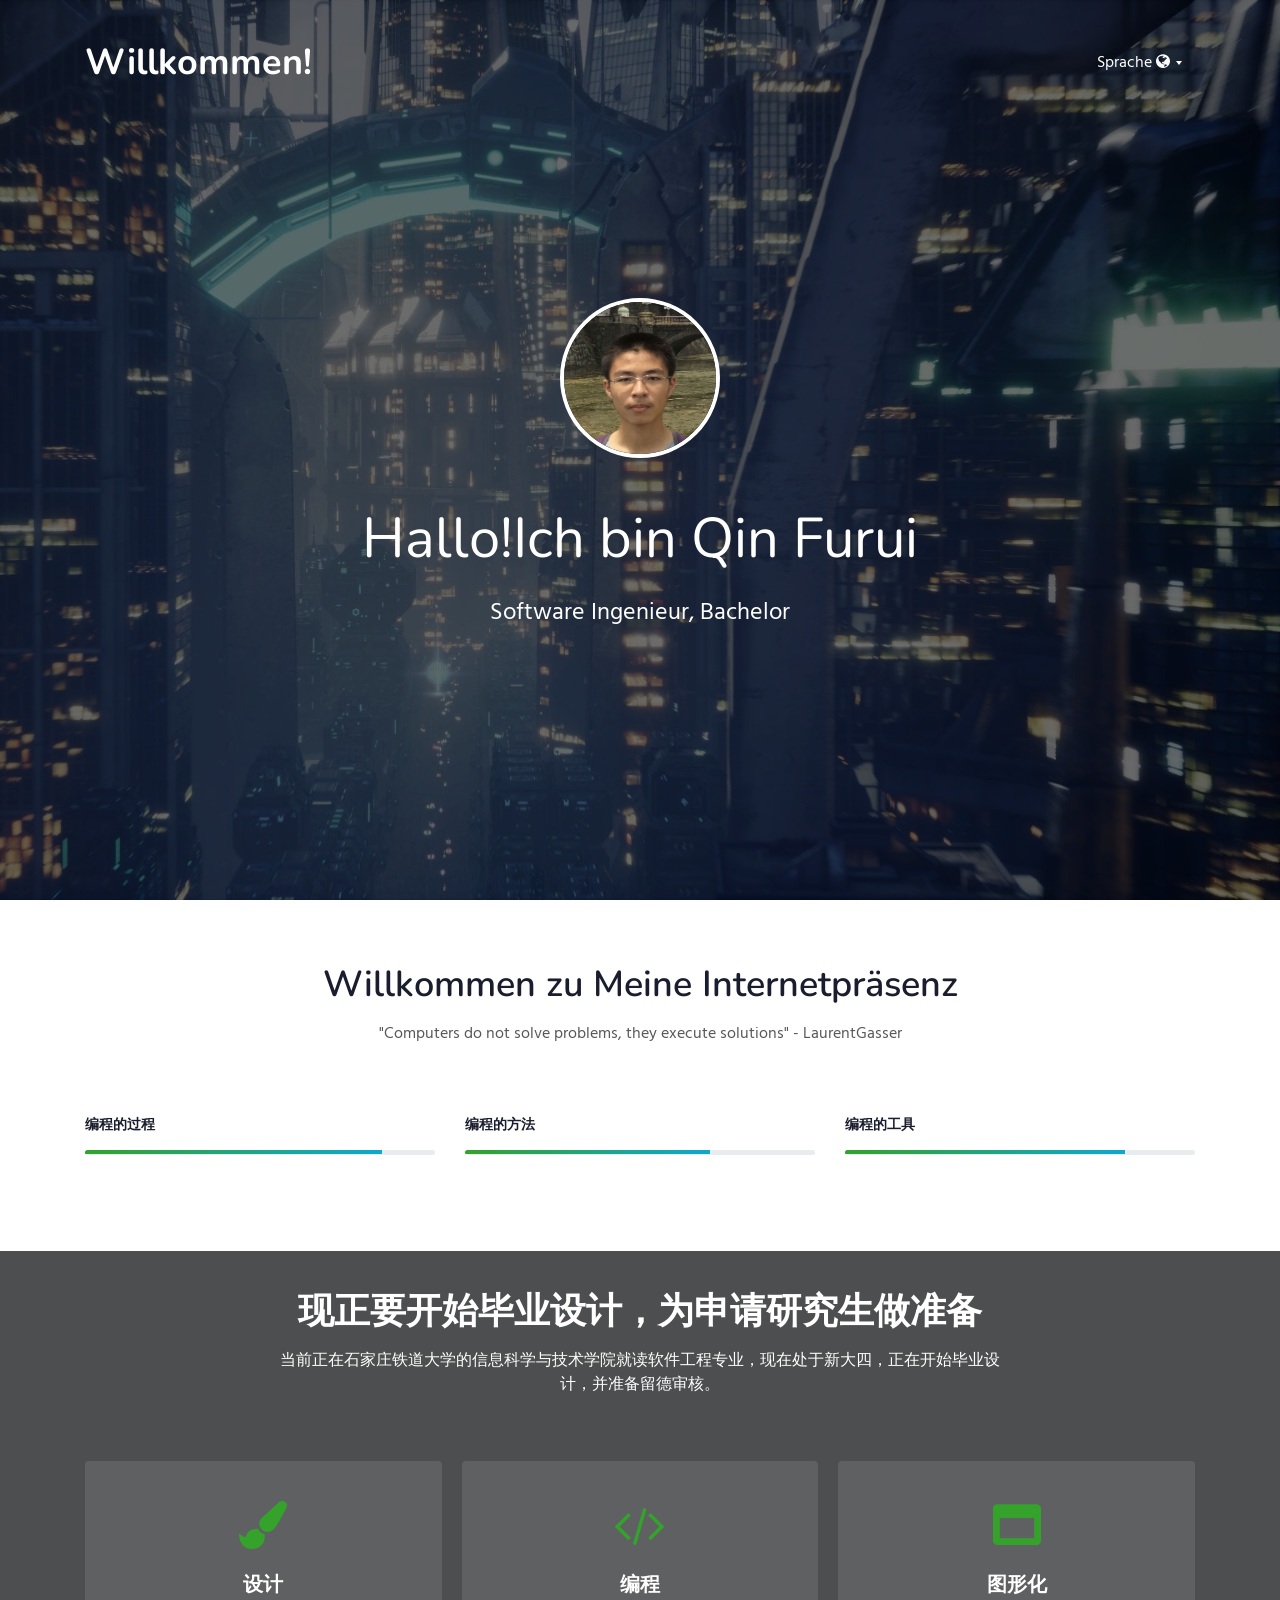
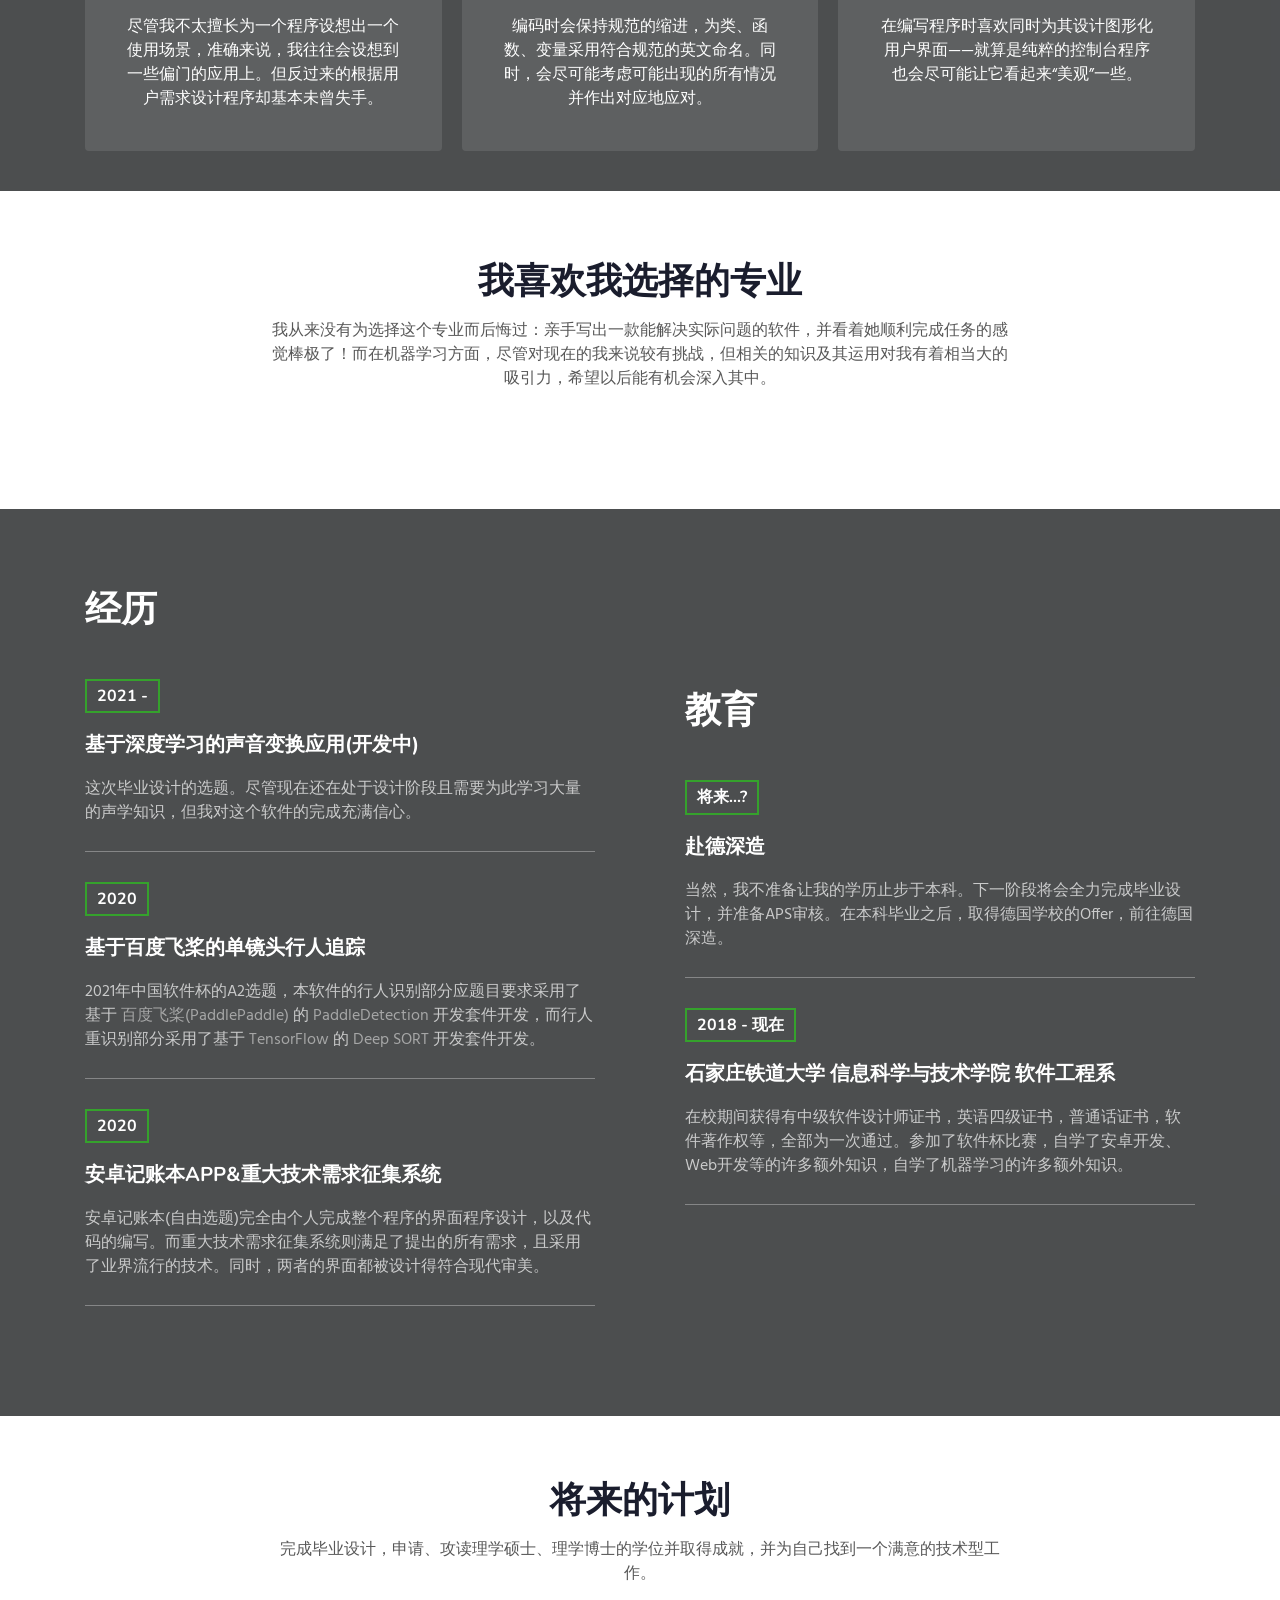
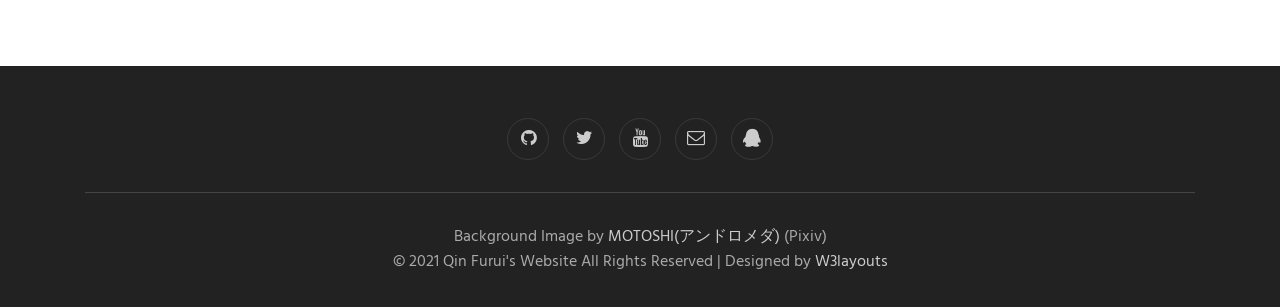
==== de/index.html @ cd24b283 "Add files via upload" ====
<!--
Author: W3layouts
Author URL: http://w3layouts.com
-->
<!doctype html>
<html lang="zh_CN">
  <head>
    <!-- Required meta tags -->
    <meta charset="utf-8">
    <meta name="viewport" content="width=device-width, initial-scale=1, shrink-to-fit=no">

    <title>Qin Furuis Internetpräsenz | Home :: W3layouts</title>
    <!-- web fonts -->
    <link href="//fonts.googleapis.com/css?family=Nunito:400,600,700,800,900&display=swap" rel="stylesheet">
    <link href="//fonts.googleapis.com/css?family=Hind&display=swap" rel="stylesheet">
    <!-- //web fonts -->
    <!-- Template CSS -->
    <link rel="stylesheet" href="../assets/css/style-starter.css">
  </head>
  <body>

<section class="w3l-bootstrap-header">
  <nav class="navbar navbar-expand-lg navbar-light py-lg-3 py-2">
    <div class="container">
      <a class="navbar-brand" href="index.html">Willkommen!</a>
      <!-- if logo is image enable this   
    <a class="navbar-brand" href="#index.html">
        <img src="image-path" alt="Your logo" title="Your logo" style="height:35px;" />
    </a> -->
      <button class="navbar-toggler" type="button" data-toggle="collapse" data-target="#navbarSupportedContent"
        aria-controls="navbarSupportedContent" aria-expanded="false" aria-label="Toggle navigation">
        <span class="navbar-toggler-icon fa fa-bars"></span>
      </button>

      <div class="collapse navbar-collapse" id="navbarSupportedContent">
        <ul class="navbar-nav ml-auto">
          <li class="dropdown">
          
            <div class="dropdown">
  <button type="button" class="btn dropdown-toggle" data-toggle="dropdown" style="color:white" aria-expanded="false">Sprache <i class="fa fa-globe" aria-hidden="true"></i> </button>
  <div class="dropdown-menu">
    <a class="dropdown-item" href="./index.html">Deutsch</a>
    <a class="dropdown-item" href="../zh_CN/index.html">简体中文</a>
    <a class="dropdown-item" href="../jp/index.html">日本語</a>
    <a class="dropdown-item" href="../index.html">English</a>
  </div>
</div>
                
          </li>
        </ul>
        
      </div>
    </div>
  </nav>
</section>
 <!--  Main banner section -->
 <section class="w3l-main-banner" id="home">
  <div class="companies20-content">
    <div class="companies-wrapper">
        <div class="item">
         
            <div class="slider-info banner-view text-center">
              <div class="banner-info container">
                <img src="../assets/images/c1.jpg" alt="about image" style="width:160px;height:160px;" class="img-fluid">
                <h3 class="banner-text mt-5">Hallo!Ich bin Qin Furui
                  </h3>
                  <p class="my-4 mb-5">Software Ingenieur, Bachelor</p><br>
               
              </div>
            </div>
          
        </div>
    </div>
  </div>
</section>
 <!--  //Main banner section -->
<section class="w3l-about ">
<div class="skills-bars py-5">
 <div class="container py-md-3">
  <div class="heading text-center mx-auto">
    <h3 class="head">Willkommen zu Meine Internetpräsenz</h3>
    <p class="my-3 head">"Computers do not solve problems, they execute solutions" - LaurentGasser</p>
      
    </div>
<div class="row mt-5 pt-3">
    <div class="col-lg-4 col-md-4 col-sm-6 skills-bar-grids mb-4 pb-2">
        <h4>编程的过程</h4>
        <div class="progress">
        <div class="progress-bar progress-bar-striped bg-color" role="progressbar" style="width: 85% ;height:4px;" aria-valuenow="50" aria-valuemin="0" aria-valuemax="100">
      </div>
    </div>
</div>
    <div class="col-lg-4 col-md-4 col-sm-6 skills-bar-grids mb-4 pb-2">
        <h4>编程的方法</h4>
        <div class="progress">
        <div class="progress-bar progress-bar-striped bg-color" role="progressbar" style="width: 70% ;height:4px;" aria-valuenow="50" aria-valuemin="0" aria-valuemax="100">
      </div>
    </div>
</div>
<div class="col-lg-4  col-md-4 col-sm-6 skills-bar-grids mb-4 pb-2">
    <h4>编程的工具</h4>
    <div class="progress">
    <div class="progress-bar progress-bar-striped bg-color" role="progressbar" style="width: 80% ;height:4px;" aria-valuenow="50" aria-valuemin="0" aria-valuemax="100">
  </div>
</div>
</div>

 </div>
 </div>
</div>
 </section>
<section class="w3l-feature-3" id="features">
	<div class="grid top-bottom">
		<div class="container">
			<div class="heading text-center mx-auto">
                <h3 class="head text-white">现正要开始毕业设计，为申请研究生做准备</h3>
                <p class="my-3 head text-white">当前正在石家庄铁道大学的信息科学与技术学院就读软件工程专业，现在处于新大四，正在开始毕业设计，并准备留德审核。</p>
              </div>
			<div class="middle-section grid-column text-center mt-5 pt-3">
				<div class="three-grids-columns">
					<span class="fa fa-paint-brush"></span>
					<h4>设计</h4>
					<p>尽管我不太擅长为一个程序设想出一个使用场景，准确来说，我往往会设想到一些偏门的应用上。但反过来的根据用户需求设计程序却基本未曾失手。</p>
					
				</div>
				<div class="three-grids-columns">
					<span class="fa fa-code"></span>
					<h4>编程</h4>
					<p>编码时会保持规范的缩进，为类、函数、变量采用符合规范的英文命名。同时，会尽可能考虑可能出现的所有情况并作出对应地应对。</p>
					
				</div>
				<div class="three-grids-columns">
					<span class="fa fa-window-maximize"></span>
					<h4>图形化</h4>
					<p>在编写程序时喜欢同时为其设计图形化用户界面——就算是纯粹的控制台程序也会尽可能让它看起来“美观”一些。</p>
					
				</div>
			</div>
		</div>
	</div>
</section>
<div class="products-4" id="portfolio">
    <!-- Products4 block -->
    <div id="products4-block" class="text-center">
        <div class="container">
            <div class="heading text-center mx-auto mb-5">
                <h3 class="head">我喜欢我选择的专业</h3>
                <p class="my-3 head">我从来没有为选择这个专业而后悔过：亲手写出一款能解决实际问题的软件，并看着她顺利完成任务的感觉棒极了！而在机器学习方面，尽管对现在的我来说较有挑战，但相关的知识及其运用对我有着相当大的吸引力，希望以后能有机会深入其中。</p>
			</div>
        </div>
    </div>
    <!-- Products4 block -->
</div>
<script src="../assets/js/jquery-3.3.1.min.js"></script>
<script src="../assets/js/lightbox-plus-jquery.min.js"></script>
<section class="services-12" id="experience">
	<div class="form-12-content">
		<div class="container">
			<div class="grid grid-column-2 ">
				
				<div class="column1">
          <h3 class="mb-5">经历</h3>
					<div class="experience-top">
            <h5>2021 - </h5>
						<h4>基于深度学习的声音变换应用(开发中)</h4>
						<p class="my-3 text-white">这次毕业设计的选题。尽管现在还在处于设计阶段且需要为此学习大量的声学知识，但我对这个软件的完成充满信心。</p>
            </div>
            <div class="experience-top">
              <h5>2020</h5>
              <h4>基于百度飞桨的单镜头行人追踪</h4>
              <p class="my-3 text-white">2021年中国软件杯的A2选题，本软件的行人识别部分应题目要求采用了基于 <a style="color:#ccc" href="https://www.paddlepaddle.org.cn/">百度飞桨(PaddlePaddle)</a> 的 <a style="color:#ccc" href="https://github.com/PaddlePaddle/PaddleDetection">PaddleDetection</a> 开发套件开发，而行人重识别部分采用了基于 <a style="color:#ccc" href="https://www.tensorflow.org">TensorFlow</a> 的 <a style="color:#ccc" href="https://github.com/nwojke/deep_sort"> Deep SORT</a> 开发套件开发。</p>
              </div>
              <div class="experience-top">
                <h5>2020</h5>
                <h4>安卓记账本APP&amp;重大技术需求征集系统</h4>
                <p class="my-3 text-white">安卓记账本(自由选题)完全由个人完成整个程序的界面程序设计，以及代码的编写。而重大技术需求征集系统则满足了提出的所有需求，且采用了业界流行的技术。同时，两者的界面都被设计得符合现代审美。</p>
                </div>
					</div>
					<div class="column2">
            <h3 class="mb-5">教育</h3>
            <div class="experience-top">
              <h5>将来...?</h5>
              <h4>赴德深造</h4>
              <p class="my-3 text-white">当然，我不准备让我的学历止步于本科。下一阶段将会全力完成毕业设计，并准备APS审核。在本科毕业之后，取得德国学校的Offer，前往德国深造。</p>
              </div>
              <div class="experience-top">
                <h5>2018 - 现在</h5>
                <h4>石家庄铁道大学 信息科学与技术学院 软件工程系</h4>
                <p class="my-3 text-white">在校期间获得有中级软件设计师证书，英语四级证书，普通话证书，软件著作权等，全部为一次通过。参加了软件杯比赛，自学了安卓开发、Web开发等的许多额外知识，自学了机器学习的许多额外知识。</p>
                </div>
					</div>
			</div>
		</div>
	</div>
</section>
<section class="w3l-testimonials" id="testimonials">
  <div class="customers-6-content py-5">
    <div class="container py-lg-3">
      <div class="heading text-center mx-auto">
        <h3 class="head">将来的计划</h3>
        <p class="my-3 head ">完成毕业设计，申请、攻读理学硕士、理学博士的学位并取得成就，并为自己找到一个满意的技术型工作。</p>
	  </div>
    </div>
  </div>
  <!--//customers -->
</section>
 
 <!-- grids block 5 -->
 <section class="w3l-footer-29-main" id="footer">
  <div class="footer-29 text-center">
      <div class="container">
        
        <div class="main-social-footer-29">
                    
          <a href="https://github.com/MinadukiRinno" class="github"><span class="fa fa-github"></span></a>
          <a href="https://twitter.com/izumitokonoha" class="twitter"><span class="fa fa-twitter"></span></a>
          <a href="https://www.youtube.com/channel/UCUTlVRYnieJOHAlvYkuwpmA" class="youtube"><span class="fa fa-youtube"></span></a>
          <a href="mailto:alduinminami@gmail.com" class="email"><span class="fa fa-envelope-o"></span></a>
          <a href="http://wpa.qq.com/msgrd?v=3&uin=1402306745&site=qq&menu=yes" class="qq"><span class="fa fa-qq"></span></a>
      </div>
          <div class="bottom-copies text-center">
              <p class="copy-footer-29">Background Image by <a href="https://www.pixiv.net/users/50067861">MOTOSHI(アンドロメダ)</a> (Pixiv)</p>
              <p class="copy-footer-29">© 2021 Qin Furui's Website  All Rights Reserved | Designed by <a href="https://w3layouts.com">W3layouts</a></p>
               
          </div>
      </div>
  </div>
   <!-- move top -->
  <button onclick="topFunction()" id="movetop" title="Go to top">
              <span class="fa fa-angle-up"></span>
                 </button>
                 <script>
                     // When the user scrolls down 20px from the top of the document, show the button
                     window.onscroll = function () {
                         scrollFunction()
                     };
              
                     function scrollFunction() {
                         if (document.body.scrollTop > 20 || document.documentElement.scrollTop > 20) {
                             document.getElementById("movetop").style.display = "block";
                         } else {
                             document.getElementById("movetop").style.display = "none";
                         }
                     }
              
                     // When the user clicks on the button, scroll to the top of the document
                     function topFunction() {
                         document.body.scrollTop = 0;
                         document.documentElement.scrollTop = 0;
                     }
                 </script>
                 <!-- /move top -->
</section>
<!-- // grids block 5 -->
<script src="../assets/js/jquery-3.3.1.min.js"></script>
<!-- //footer-28 block -->
</section>

<script>
    $(function () {
      $('.navbar-toggler').click(function () {
        $('body').toggleClass('noscroll');
      })
    });
  </script>
  <!-- jQuery first, then Popper.js, then Bootstrap JS -->
  <script src="https://code.jquery.com/jquery-3.4.1.slim.min.js"
    integrity="sha384-J6qa4849blE2+poT4WnyKhv5vZF5SrPo0iEjwBvKU7imGFAV0wwj1yYfoRSJoZ+n" crossorigin="anonymous">
  </script>
  
  <script src="https://stackpath.bootstrapcdn.com/bootstrap/4.4.1/js/bootstrap.min.js"
    integrity="sha384-wfSDF2E50Y2D1uUdj0O3uMBJnjuUD4Ih7YwaYd1iqfktj0Uod8GCExl3Og8ifwB6" crossorigin="anonymous">
  </script>

<!-- Smooth scrolling -->



</body>

</html>
<!-- // grids block 5 -->
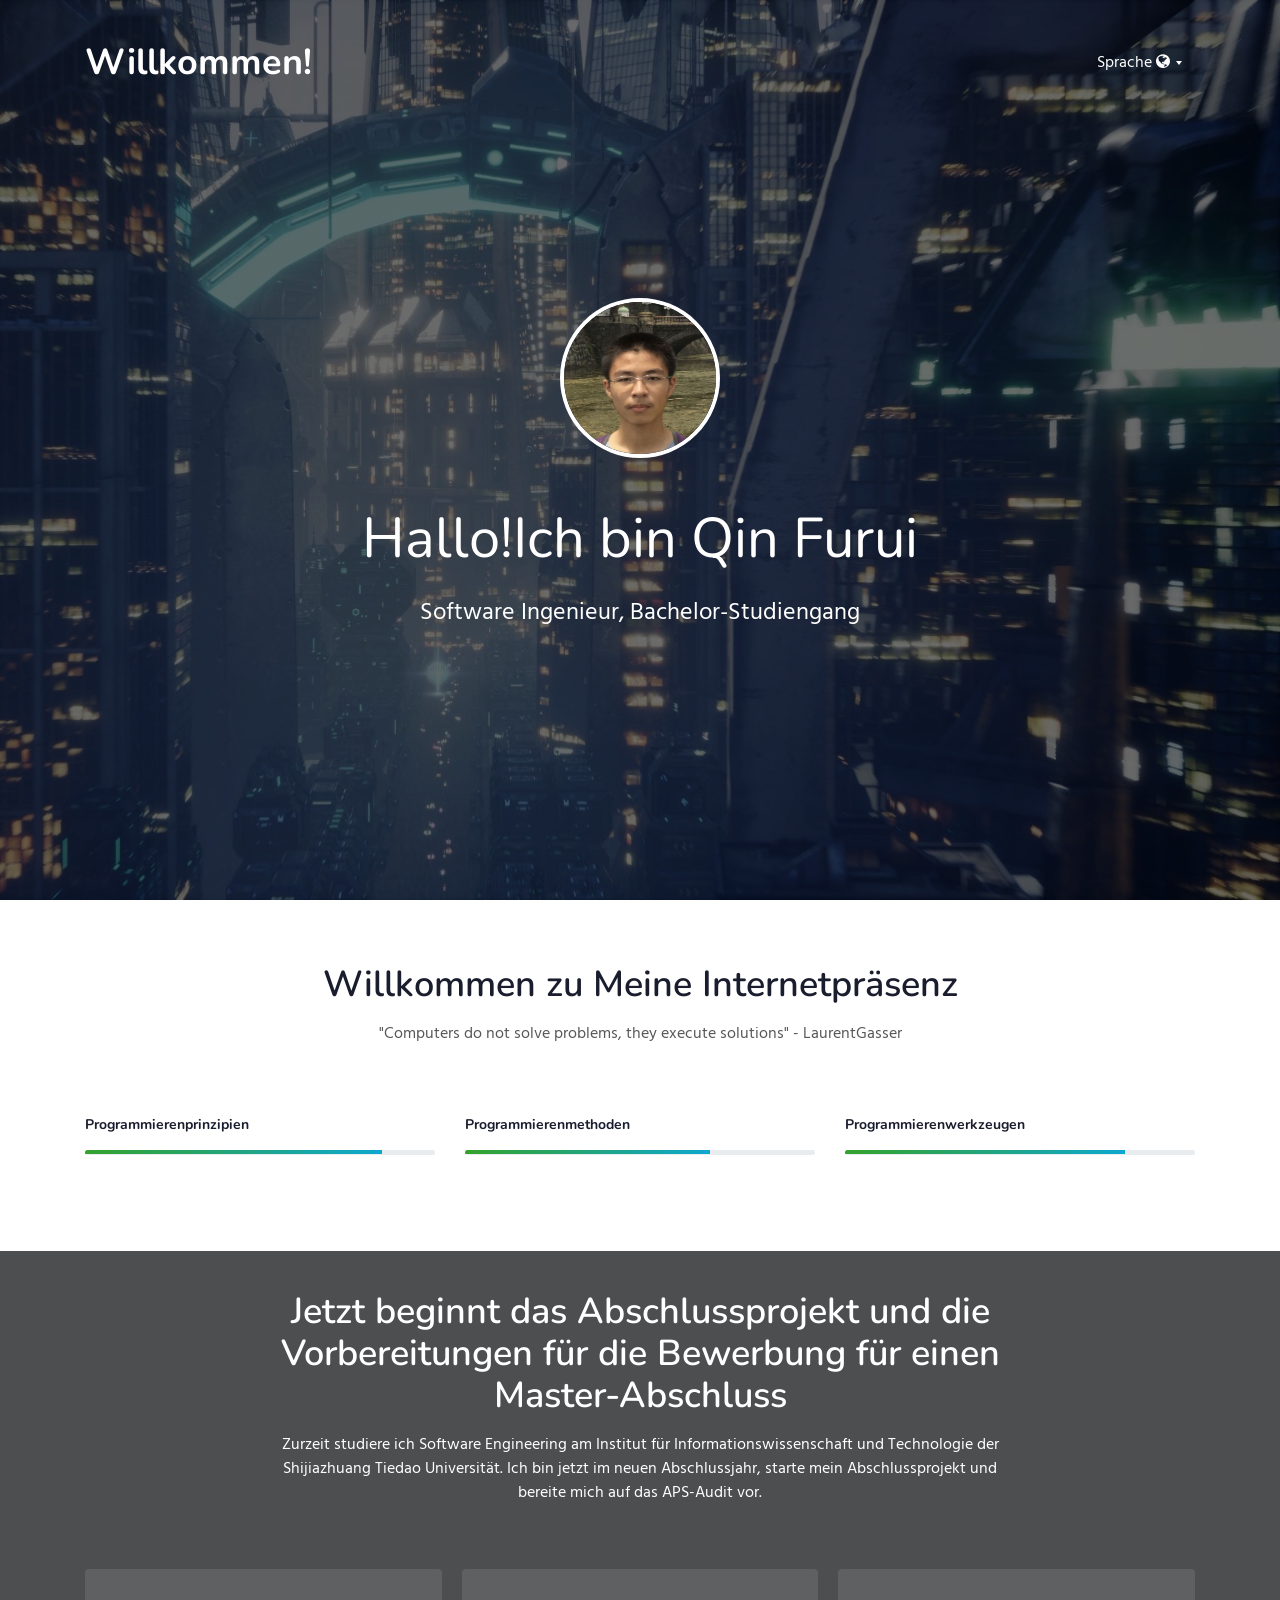
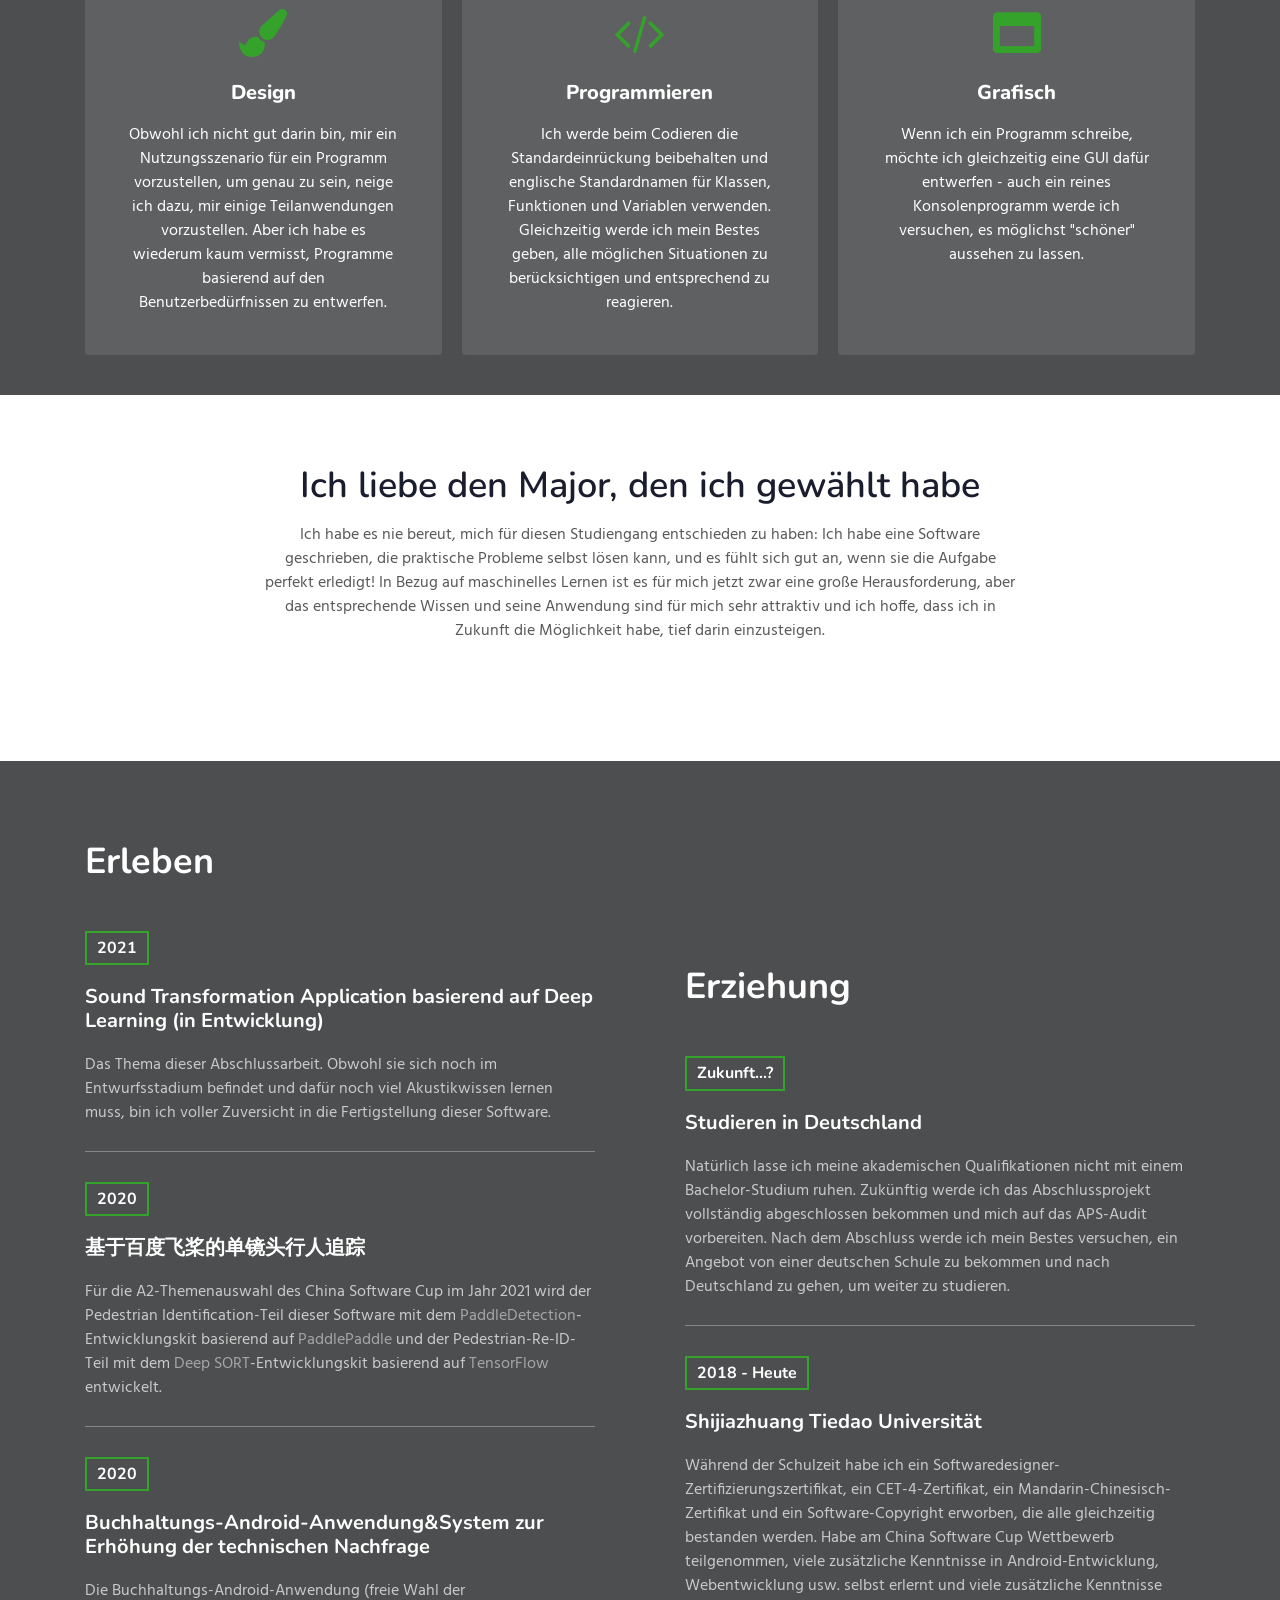
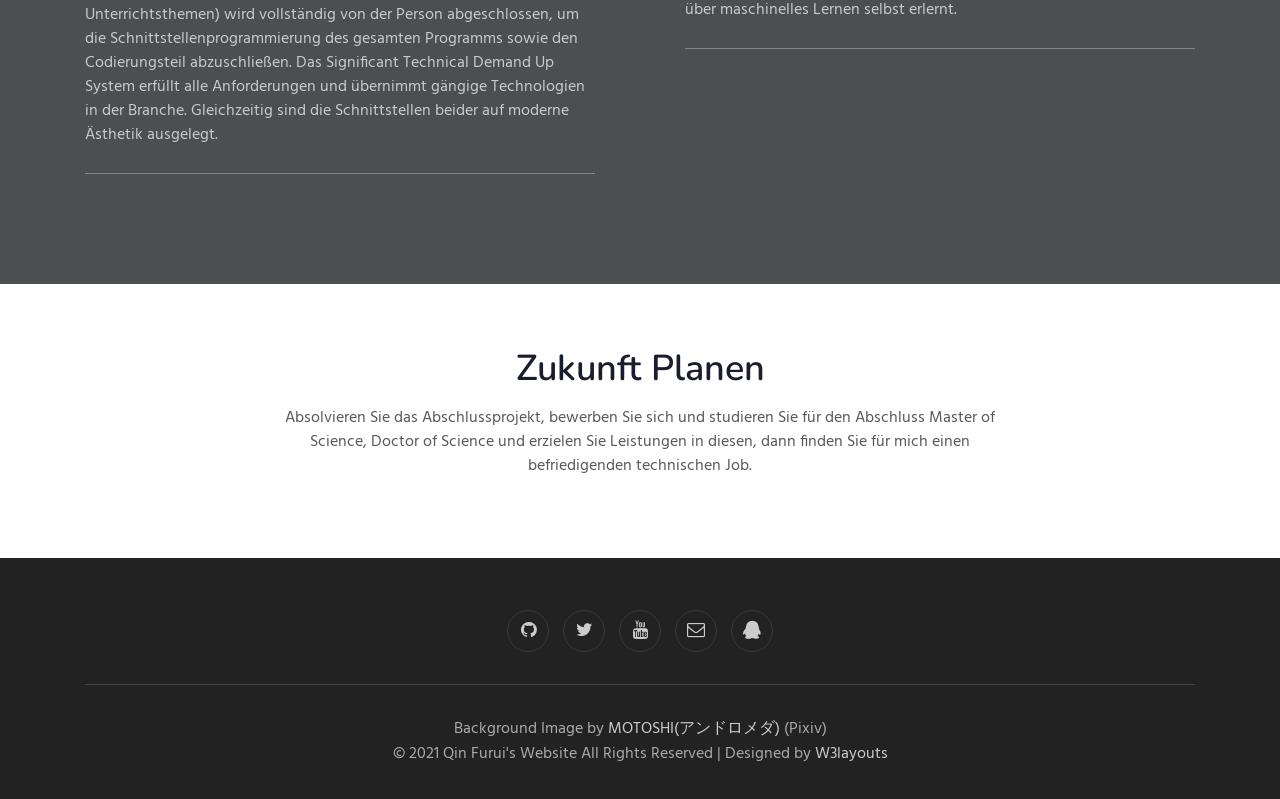
==== commit df74b3e6: "Add files via upload" ====
--- a/de/index.html
+++ b/de/index.html
@@ -3,7 +3,7 @@
 Author URL: http://w3layouts.com
 -->
 <!doctype html>
-<html lang="zh_CN">
+<html lang="de">
   <head>
     <!-- Required meta tags -->
     <meta charset="utf-8">
@@ -64,7 +64,7 @@
                 <img src="../assets/images/c1.jpg" alt="about image" style="width:160px;height:160px;" class="img-fluid">
                 <h3 class="banner-text mt-5">Hallo!Ich bin Qin Furui
                   </h3>
-                  <p class="my-4 mb-5">Software Ingenieur, Bachelor</p><br>
+                  <p class="my-4 mb-5">Software Ingenieur, Bachelor-Studiengang</p><br>
                
               </div>
             </div>
@@ -84,21 +84,21 @@
     </div>
 <div class="row mt-5 pt-3">
     <div class="col-lg-4 col-md-4 col-sm-6 skills-bar-grids mb-4 pb-2">
-        <h4>编程的过程</h4>
+        <h4>Programmierenprinzipien</h4>
         <div class="progress">
         <div class="progress-bar progress-bar-striped bg-color" role="progressbar" style="width: 85% ;height:4px;" aria-valuenow="50" aria-valuemin="0" aria-valuemax="100">
       </div>
     </div>
 </div>
     <div class="col-lg-4 col-md-4 col-sm-6 skills-bar-grids mb-4 pb-2">
-        <h4>编程的方法</h4>
+        <h4>Programmierenmethoden</h4>
         <div class="progress">
         <div class="progress-bar progress-bar-striped bg-color" role="progressbar" style="width: 70% ;height:4px;" aria-valuenow="50" aria-valuemin="0" aria-valuemax="100">
       </div>
     </div>
 </div>
 <div class="col-lg-4  col-md-4 col-sm-6 skills-bar-grids mb-4 pb-2">
-    <h4>编程的工具</h4>
+    <h4>Programmierenwerkzeugen</h4>
     <div class="progress">
     <div class="progress-bar progress-bar-striped bg-color" role="progressbar" style="width: 80% ;height:4px;" aria-valuenow="50" aria-valuemin="0" aria-valuemax="100">
   </div>
@@ -113,26 +113,26 @@
 	<div class="grid top-bottom">
 		<div class="container">
 			<div class="heading text-center mx-auto">
-                <h3 class="head text-white">现正要开始毕业设计，为申请研究生做准备</h3>
-                <p class="my-3 head text-white">当前正在石家庄铁道大学的信息科学与技术学院就读软件工程专业，现在处于新大四，正在开始毕业设计，并准备留德审核。</p>
+                <h3 class="head text-white">Jetzt beginnt das Abschlussprojekt und die Vorbereitungen für die Bewerbung für einen Master-Abschluss</h3>
+                <p class="my-3 head text-white">Zurzeit studiere ich Software Engineering am Institut für Informationswissenschaft und Technologie der Shijiazhuang Tiedao Universität. Ich bin jetzt im neuen Abschlussjahr, starte mein Abschlussprojekt und bereite mich auf das APS-Audit vor.</p>
               </div>
 			<div class="middle-section grid-column text-center mt-5 pt-3">
 				<div class="three-grids-columns">
 					<span class="fa fa-paint-brush"></span>
-					<h4>设计</h4>
-					<p>尽管我不太擅长为一个程序设想出一个使用场景，准确来说，我往往会设想到一些偏门的应用上。但反过来的根据用户需求设计程序却基本未曾失手。</p>
+					<h4>Design</h4>
+					<p>Obwohl ich nicht gut darin bin, mir ein Nutzungsszenario für ein Programm vorzustellen, um genau zu sein, neige ich dazu, mir einige Teilanwendungen vorzustellen. Aber ich habe es wiederum kaum vermisst, Programme basierend auf den Benutzerbedürfnissen zu entwerfen.</p>
 					
 				</div>
 				<div class="three-grids-columns">
 					<span class="fa fa-code"></span>
-					<h4>编程</h4>
-					<p>编码时会保持规范的缩进，为类、函数、变量采用符合规范的英文命名。同时，会尽可能考虑可能出现的所有情况并作出对应地应对。</p>
+					<h4>Programmieren</h4>
+					<p>Ich werde beim Codieren die Standardeinrückung beibehalten und englische Standardnamen für Klassen, Funktionen und Variablen verwenden. Gleichzeitig werde ich mein Bestes geben, alle möglichen Situationen zu berücksichtigen und entsprechend zu reagieren.</p>
 					
 				</div>
 				<div class="three-grids-columns">
 					<span class="fa fa-window-maximize"></span>
-					<h4>图形化</h4>
-					<p>在编写程序时喜欢同时为其设计图形化用户界面——就算是纯粹的控制台程序也会尽可能让它看起来“美观”一些。</p>
+					<h4>Grafisch</h4>
+					<p>Wenn ich ein Programm schreibe, möchte ich gleichzeitig eine GUI dafür entwerfen - auch ein reines Konsolenprogramm werde ich versuchen, es möglichst "schöner" aussehen zu lassen.</p>
 					
 				</div>
 			</div>
@@ -144,8 +144,8 @@
     <div id="products4-block" class="text-center">
         <div class="container">
             <div class="heading text-center mx-auto mb-5">
-                <h3 class="head">我喜欢我选择的专业</h3>
-                <p class="my-3 head">我从来没有为选择这个专业而后悔过：亲手写出一款能解决实际问题的软件，并看着她顺利完成任务的感觉棒极了！而在机器学习方面，尽管对现在的我来说较有挑战，但相关的知识及其运用对我有着相当大的吸引力，希望以后能有机会深入其中。</p>
+                <h3 class="head">Ich liebe den Major, den ich gewählt habe</h3>
+                <p class="my-3 head">Ich habe es nie bereut, mich für diesen Studiengang entschieden zu haben: Ich habe eine Software geschrieben, die praktische Probleme selbst lösen kann, und es fühlt sich gut an, wenn sie die Aufgabe perfekt erledigt! In Bezug auf maschinelles Lernen ist es für mich jetzt zwar eine große Herausforderung, aber das entsprechende Wissen und seine Anwendung sind für mich sehr attraktiv und ich hoffe, dass ich in Zukunft die Möglichkeit habe, tief darin einzusteigen.</p>
 			</div>
         </div>
     </div>
@@ -159,34 +159,34 @@
 			<div class="grid grid-column-2 ">
 				
 				<div class="column1">
-          <h3 class="mb-5">经历</h3>
+          <h3 class="mb-5">Erleben</h3>
 					<div class="experience-top">
-            <h5>2021 - </h5>
-						<h4>基于深度学习的声音变换应用(开发中)</h4>
-						<p class="my-3 text-white">这次毕业设计的选题。尽管现在还在处于设计阶段且需要为此学习大量的声学知识，但我对这个软件的完成充满信心。</p>
+            <h5>2021</h5>
+						<h4>Sound Transformation Application basierend auf Deep Learning (in Entwicklung)</h4>
+						<p class="my-3 text-white">Das Thema dieser Abschlussarbeit. Obwohl sie sich noch im Entwurfsstadium befindet und dafür noch viel Akustikwissen lernen muss, bin ich voller Zuversicht in die Fertigstellung dieser Software.</p>
             </div>
             <div class="experience-top">
               <h5>2020</h5>
               <h4>基于百度飞桨的单镜头行人追踪</h4>
-              <p class="my-3 text-white">2021年中国软件杯的A2选题，本软件的行人识别部分应题目要求采用了基于 <a style="color:#ccc" href="https://www.paddlepaddle.org.cn/">百度飞桨(PaddlePaddle)</a> 的 <a style="color:#ccc" href="https://github.com/PaddlePaddle/PaddleDetection">PaddleDetection</a> 开发套件开发，而行人重识别部分采用了基于 <a style="color:#ccc" href="https://www.tensorflow.org">TensorFlow</a> 的 <a style="color:#ccc" href="https://github.com/nwojke/deep_sort"> Deep SORT</a> 开发套件开发。</p>
+              <p class="my-3 text-white">Für die A2-Themenauswahl des China Software Cup im Jahr 2021 wird der Pedestrian Identification-Teil dieser Software mit dem <a style="color:#ccc" href="https://github.com/PaddlePaddle/PaddleDetection">PaddleDetection</a>-Entwicklungskit basierend auf <a style="color:#ccc" href="https://www.paddlepaddle.org.cn/">PaddlePaddle</a> und der Pedestrian-Re-ID-Teil mit dem <a style="color:#ccc" href="https://github.com/nwojke/deep_sort"> Deep SORT</a>-Entwicklungskit basierend auf <a style="color:#ccc" href="https://www.tensorflow.org">TensorFlow</a> entwickelt.</p>
               </div>
               <div class="experience-top">
                 <h5>2020</h5>
-                <h4>安卓记账本APP&amp;重大技术需求征集系统</h4>
-                <p class="my-3 text-white">安卓记账本(自由选题)完全由个人完成整个程序的界面程序设计，以及代码的编写。而重大技术需求征集系统则满足了提出的所有需求，且采用了业界流行的技术。同时，两者的界面都被设计得符合现代审美。</p>
+                <h4>Buchhaltungs-Android-Anwendung&amp;System zur Erhöhung der technischen Nachfrage</h4>
+                <p class="my-3 text-white">Die Buchhaltungs-Android-Anwendung (freie Wahl der Unterrichtsthemen) wird vollständig von der Person abgeschlossen, um die Schnittstellenprogrammierung des gesamten Programms sowie den Codierungsteil abzuschließen. Das Significant Technical Demand Up System erfüllt alle Anforderungen und übernimmt gängige Technologien in der Branche. Gleichzeitig sind die Schnittstellen beider auf moderne Ästhetik ausgelegt.</p>
                 </div>
 					</div>
 					<div class="column2">
-            <h3 class="mb-5">教育</h3>
+            <h3 class="mb-5">Erziehung</h3>
             <div class="experience-top">
-              <h5>将来...?</h5>
-              <h4>赴德深造</h4>
-              <p class="my-3 text-white">当然，我不准备让我的学历止步于本科。下一阶段将会全力完成毕业设计，并准备APS审核。在本科毕业之后，取得德国学校的Offer，前往德国深造。</p>
+              <h5>Zukunft...?</h5>
+              <h4>Studieren in Deutschland</h4>
+              <p class="my-3 text-white">Natürlich lasse ich meine akademischen Qualifikationen nicht mit einem Bachelor-Studium ruhen. Zukünftig werde ich das Abschlussprojekt vollständig abgeschlossen bekommen und mich auf das APS-Audit vorbereiten. Nach dem Abschluss werde ich mein Bestes versuchen, ein Angebot von einer deutschen Schule zu bekommen und nach Deutschland zu gehen, um weiter zu studieren.</p>
               </div>
               <div class="experience-top">
-                <h5>2018 - 现在</h5>
-                <h4>石家庄铁道大学 信息科学与技术学院 软件工程系</h4>
-                <p class="my-3 text-white">在校期间获得有中级软件设计师证书，英语四级证书，普通话证书，软件著作权等，全部为一次通过。参加了软件杯比赛，自学了安卓开发、Web开发等的许多额外知识，自学了机器学习的许多额外知识。</p>
+                <h5>2018 - Heute</h5>
+                <h4>Shijiazhuang Tiedao Universität</h4>
+                <p class="my-3 text-white">Während der Schulzeit habe ich ein Softwaredesigner-Zertifizierungszertifikat, ein CET-4-Zertifikat, ein Mandarin-Chinesisch-Zertifikat und ein Software-Copyright erworben, die alle gleichzeitig bestanden werden. Habe am China Software Cup Wettbewerb teilgenommen, viele zusätzliche Kenntnisse in Android-Entwicklung, Webentwicklung usw. selbst erlernt und viele zusätzliche Kenntnisse über maschinelles Lernen selbst erlernt.</p>
                 </div>
 					</div>
 			</div>
@@ -197,8 +197,8 @@
   <div class="customers-6-content py-5">
     <div class="container py-lg-3">
       <div class="heading text-center mx-auto">
-        <h3 class="head">将来的计划</h3>
-        <p class="my-3 head ">完成毕业设计，申请、攻读理学硕士、理学博士的学位并取得成就，并为自己找到一个满意的技术型工作。</p>
+        <h3 class="head">Zukunft Planen</h3>
+        <p class="my-3 head ">Absolvieren Sie das Abschlussprojekt, bewerben Sie sich und studieren Sie für den Abschluss Master of Science, Doctor of Science und erzielen Sie Leistungen in diesen, dann finden Sie für mich einen befriedigenden technischen Job.</p>
 	  </div>
     </div>
   </div>
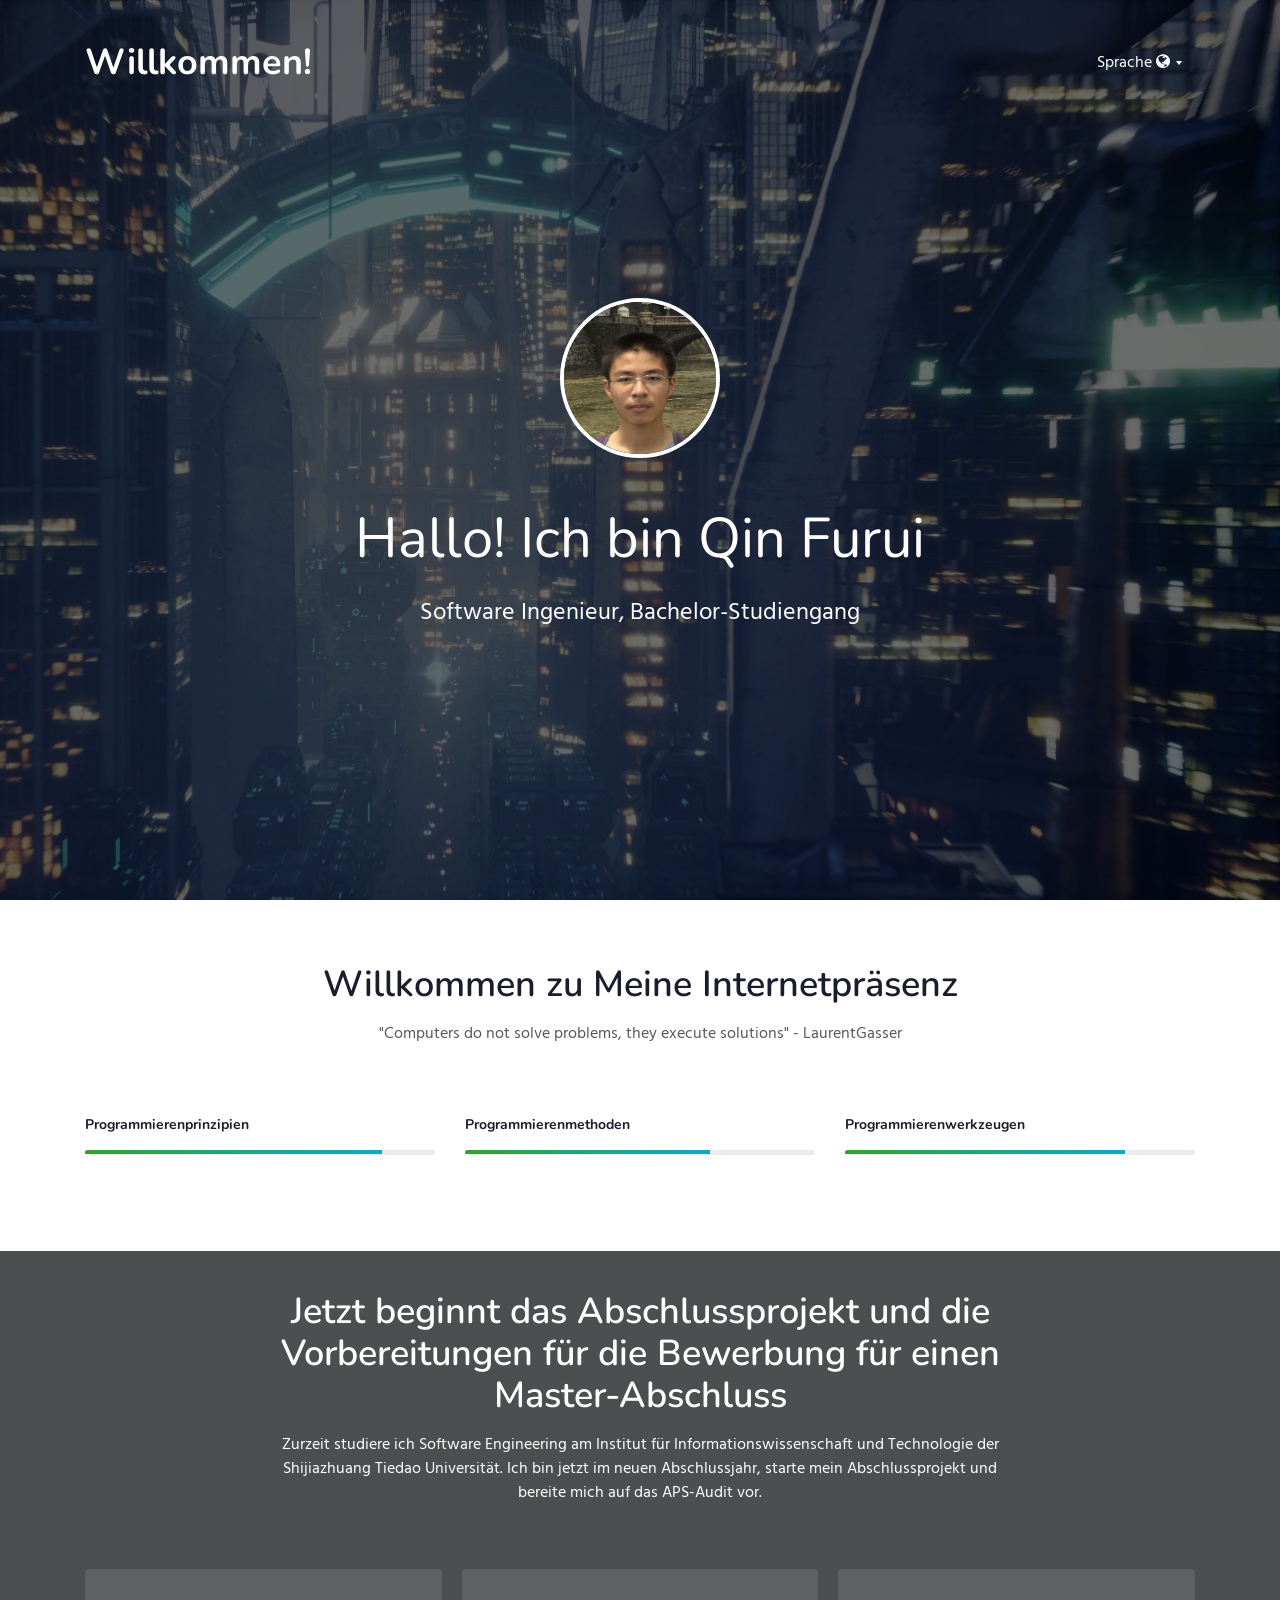
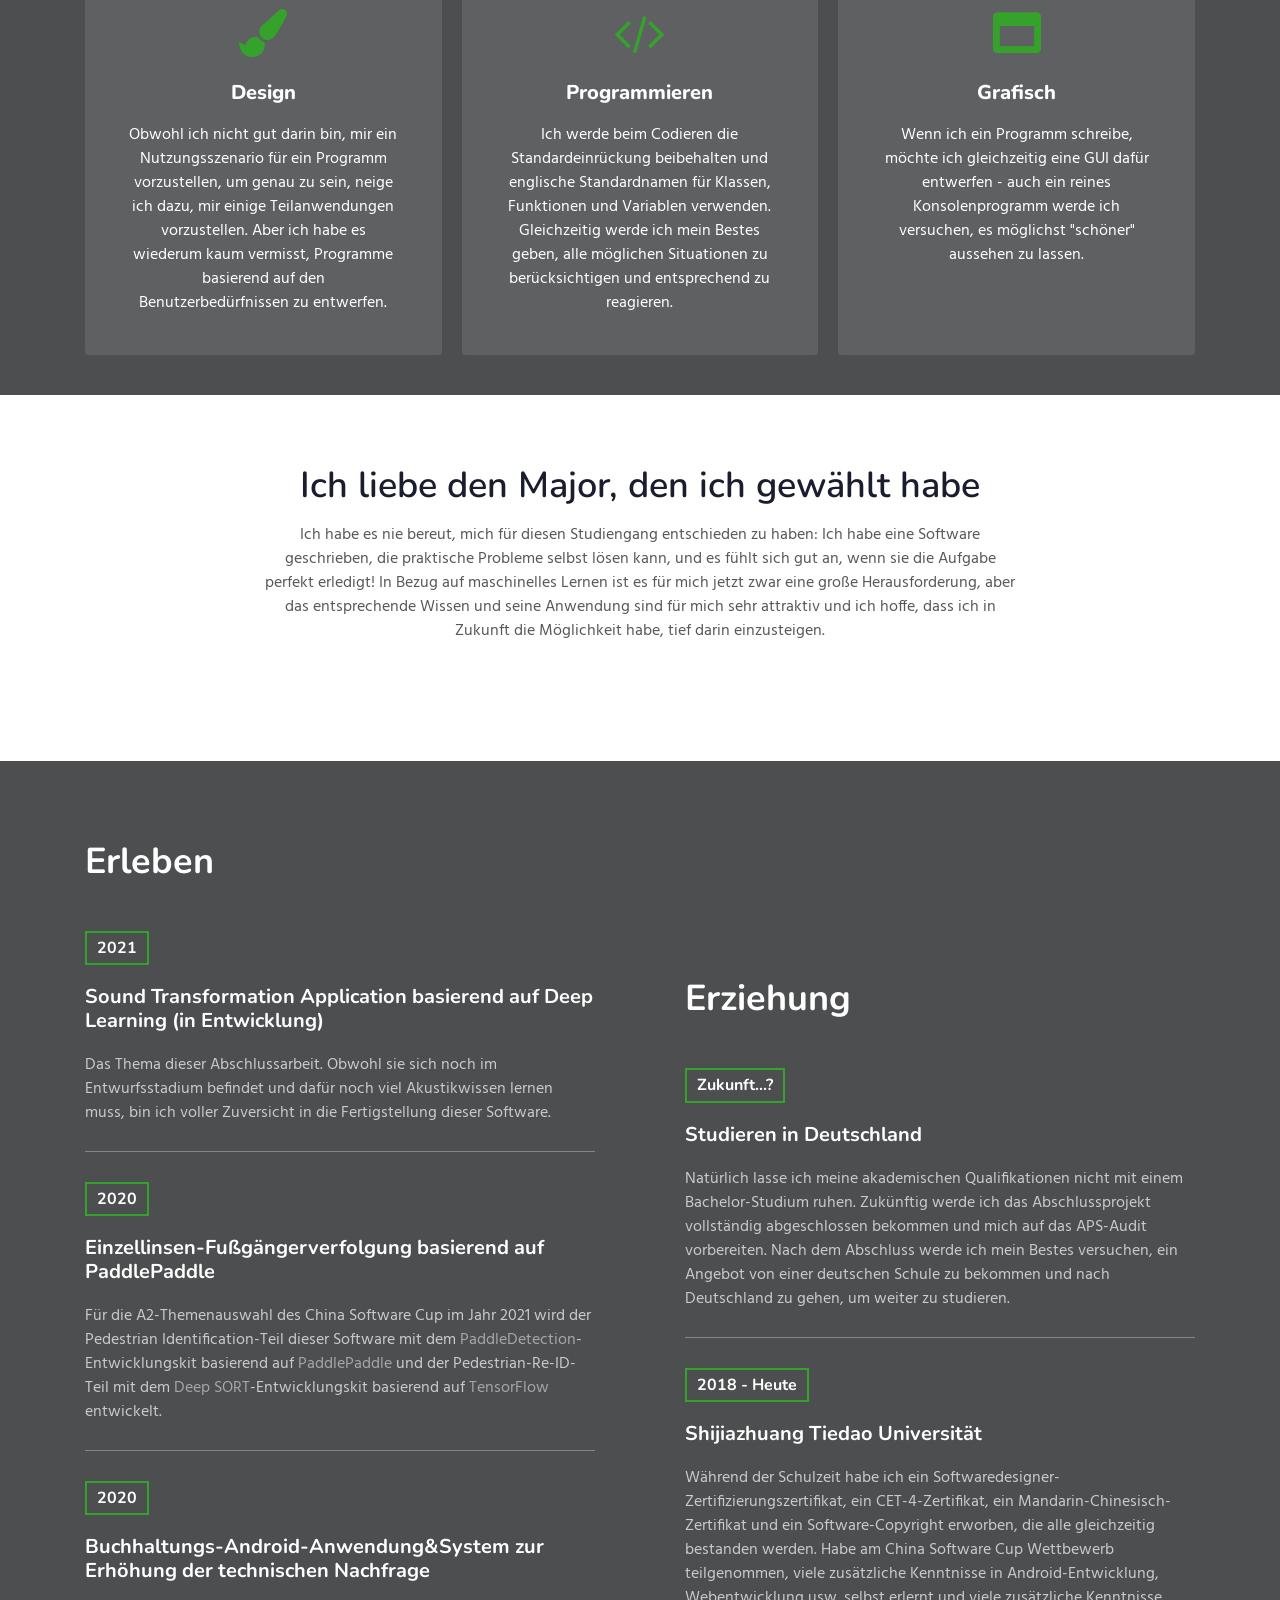
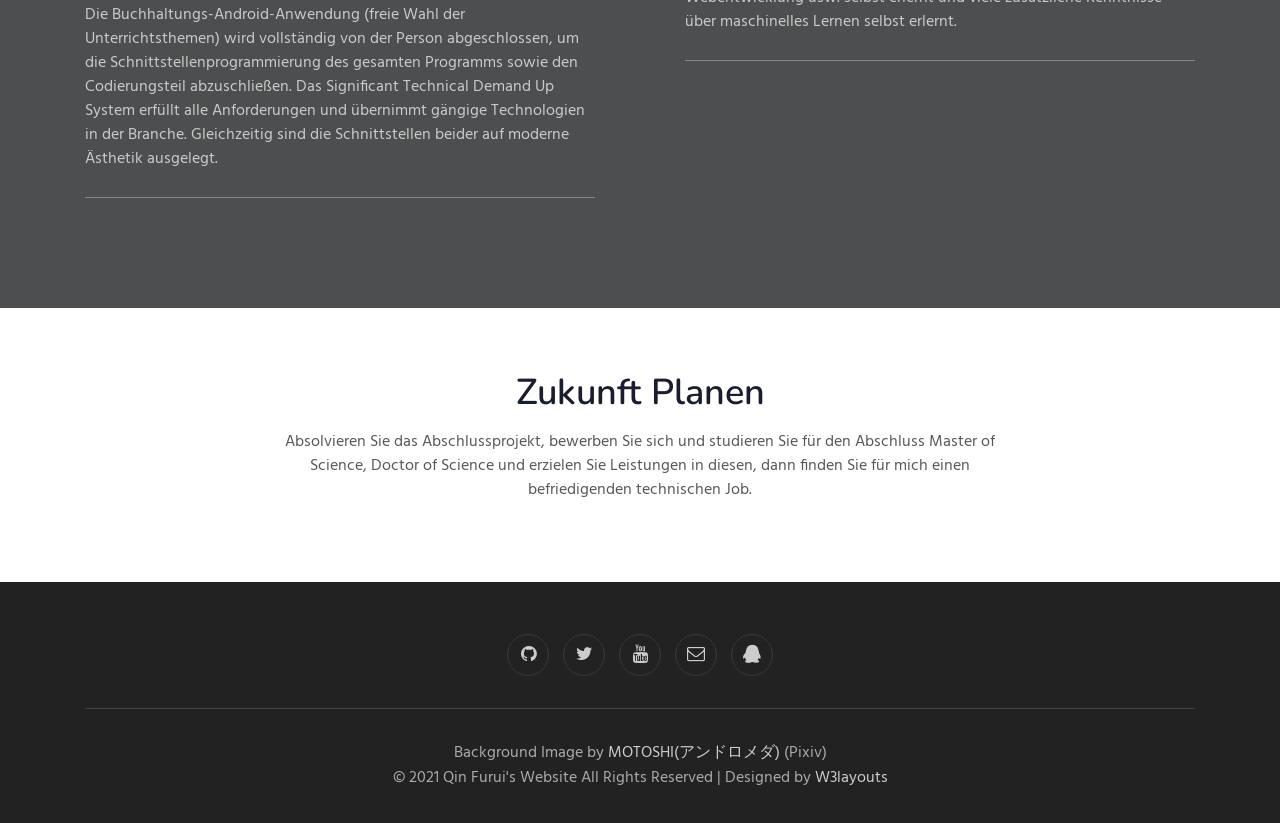
==== commit 94d06c9c: "Add files via upload" ====
--- a/de/index.html
+++ b/de/index.html
@@ -62,7 +62,7 @@
             <div class="slider-info banner-view text-center">
               <div class="banner-info container">
                 <img src="../assets/images/c1.jpg" alt="about image" style="width:160px;height:160px;" class="img-fluid">
-                <h3 class="banner-text mt-5">Hallo!Ich bin Qin Furui
+                <h3 class="banner-text mt-5">Hallo! Ich bin Qin Furui
                   </h3>
                   <p class="my-4 mb-5">Software Ingenieur, Bachelor-Studiengang</p><br>
                
@@ -167,7 +167,7 @@
             </div>
             <div class="experience-top">
               <h5>2020</h5>
-              <h4>基于百度飞桨的单镜头行人追踪</h4>
+              <h4>Einzellinsen-Fußgängerverfolgung basierend auf PaddlePaddle</h4>
               <p class="my-3 text-white">Für die A2-Themenauswahl des China Software Cup im Jahr 2021 wird der Pedestrian Identification-Teil dieser Software mit dem <a style="color:#ccc" href="https://github.com/PaddlePaddle/PaddleDetection">PaddleDetection</a>-Entwicklungskit basierend auf <a style="color:#ccc" href="https://www.paddlepaddle.org.cn/">PaddlePaddle</a> und der Pedestrian-Re-ID-Teil mit dem <a style="color:#ccc" href="https://github.com/nwojke/deep_sort"> Deep SORT</a>-Entwicklungskit basierend auf <a style="color:#ccc" href="https://www.tensorflow.org">TensorFlow</a> entwickelt.</p>
               </div>
               <div class="experience-top">
